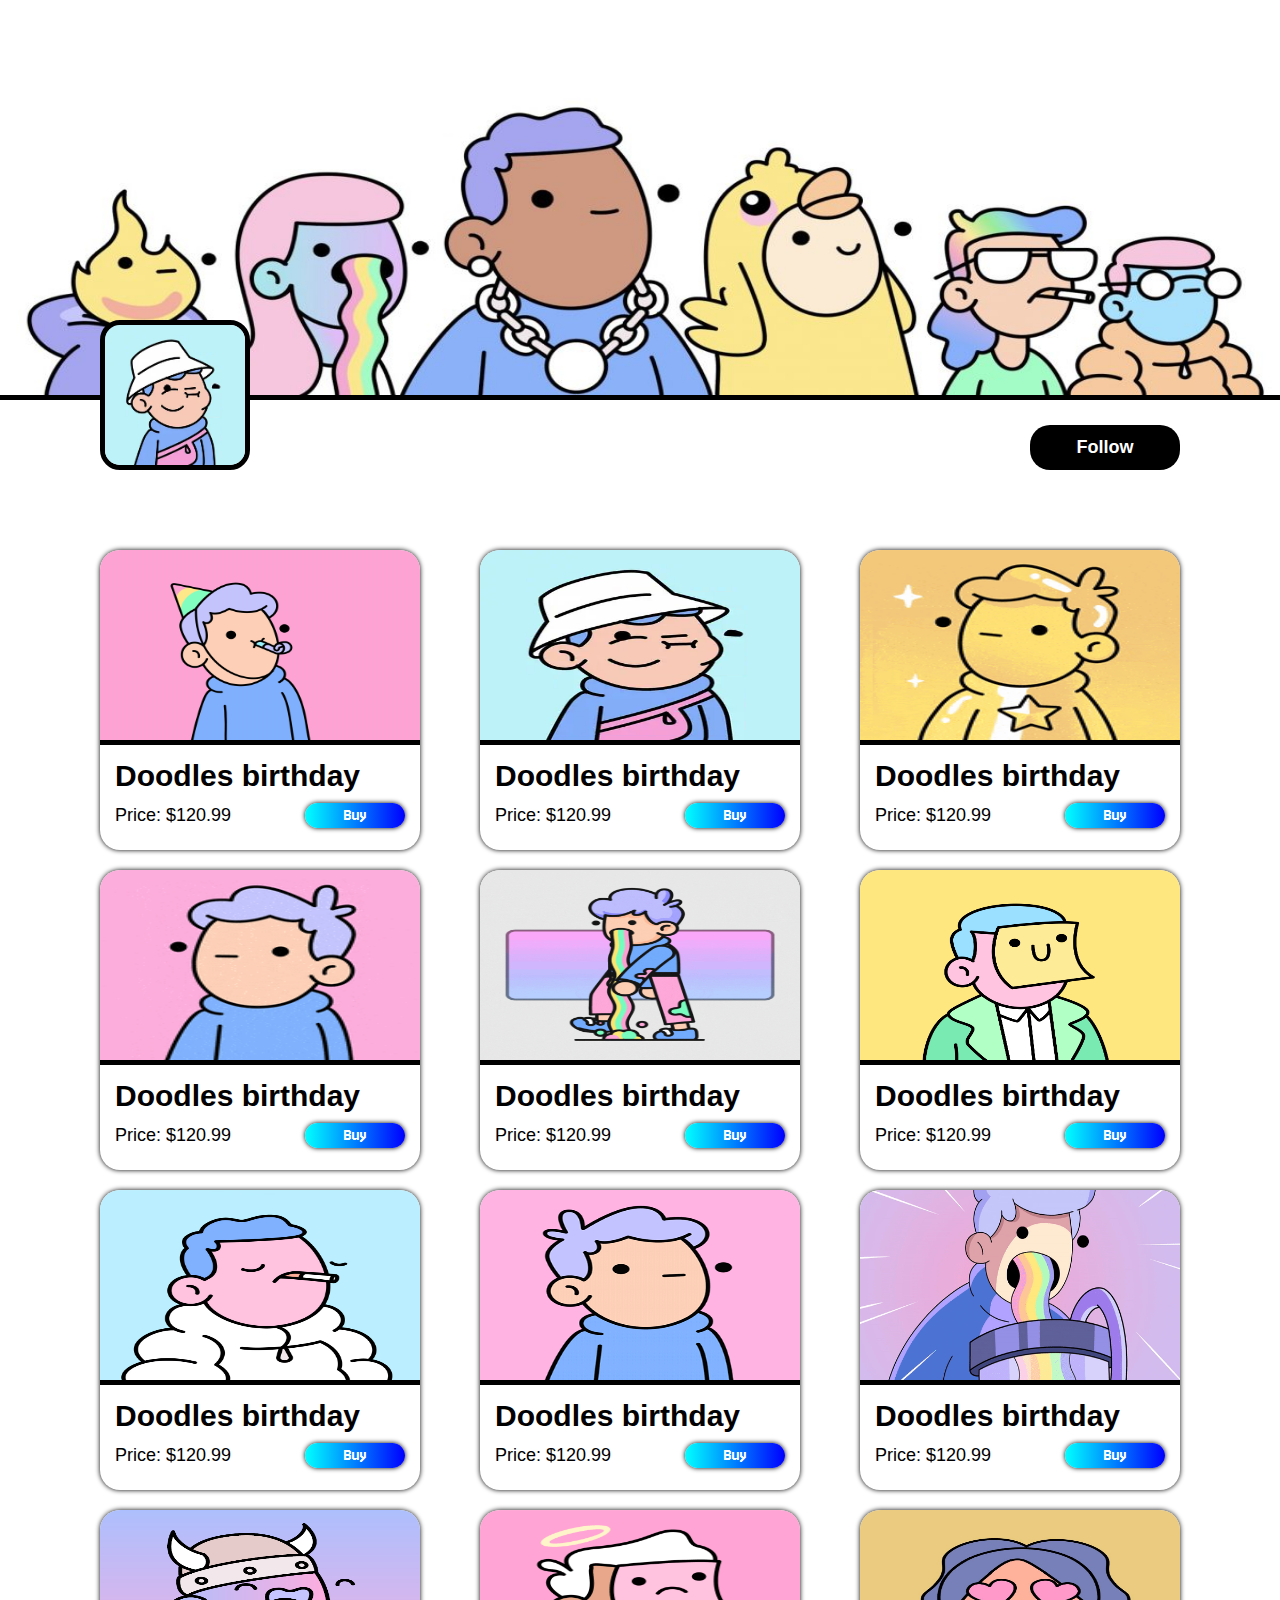
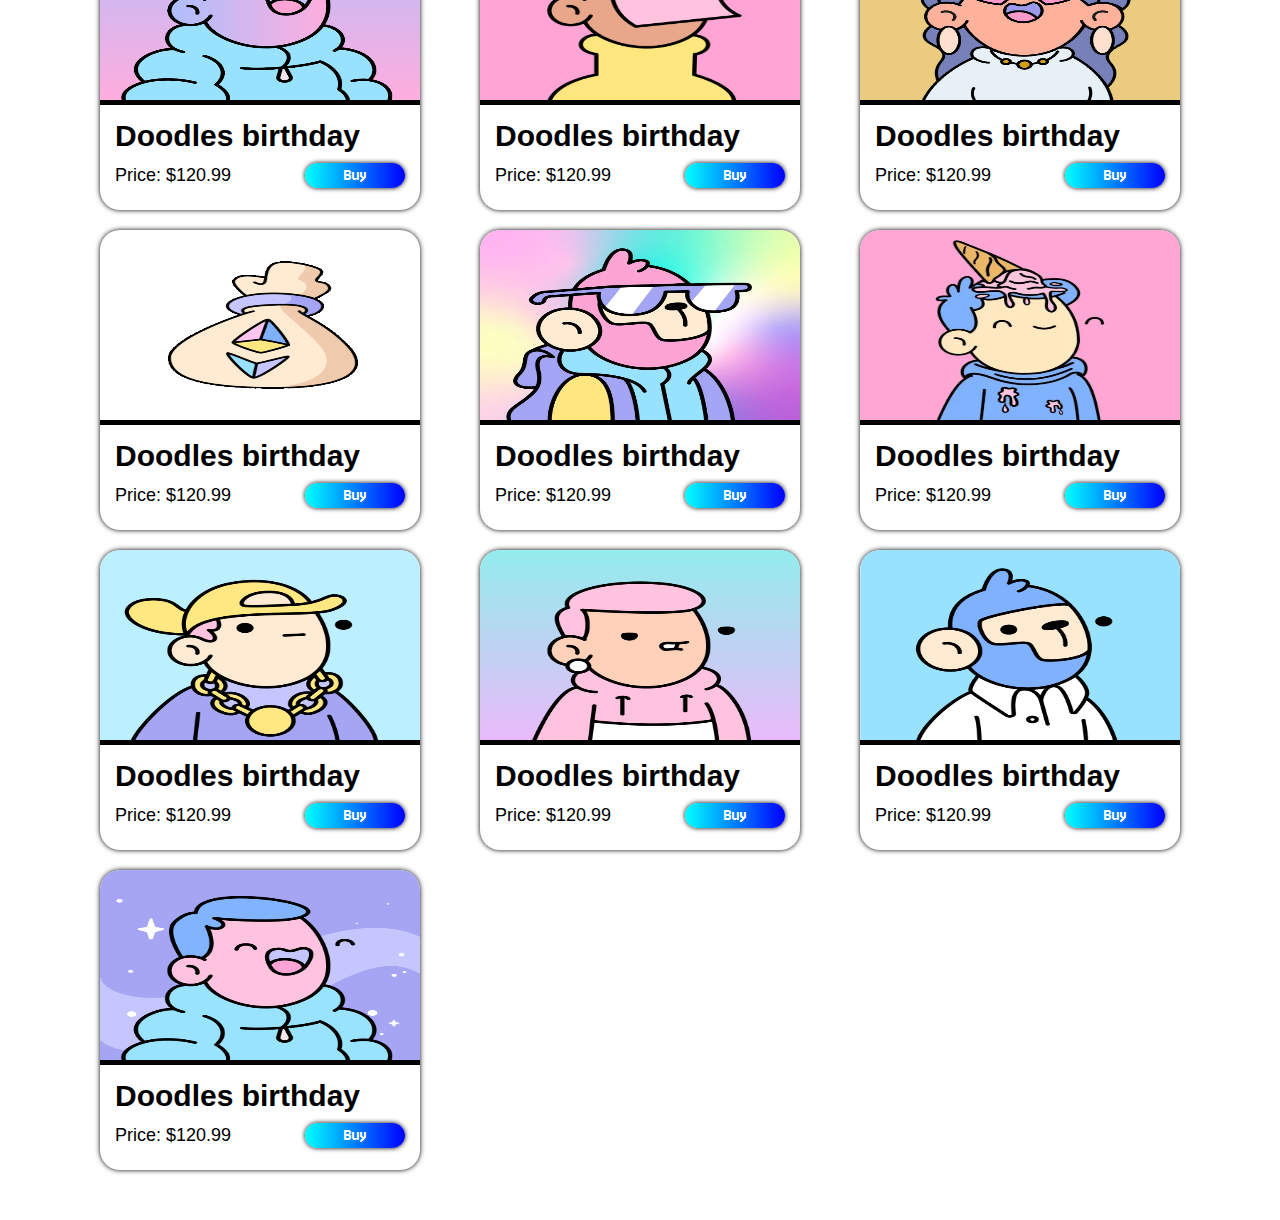
==== pages/market.html @ a1b7688b "first commit" ====
<!DOCTYPE html>
<html lang="en">
<head>
    <meta charset="UTF-8">
    <meta name="viewport" content="width=device-width, initial-scale=1.0">
    <link rel="stylesheet" href="market.css">
    <script src="market.js" defer></script>
    <title>NFT Store</title>
</head>
<body>
    <header class="header">
        <img class="header_image" src="../images/doodles4.jpg" alt="">
    </header>
    
    <section class="section">
        <img class="section_nft" src="../images//nft1/0fb42b241189dee41b1ac0229877512609c0145922a3cb92d87cfbe1f5d5d44e-YzE1Nzg0NmEtMWZlYS00MDdhLTlkZGQtZjRkMzkxNTcxY2Nj.webp" alt="">
        <button class="section_button">Follow</button>
    </section>
    <main class="main">
        <section class="main_cards">
            <div class="main_card">
                <img class="main_card_image" src="../images/nft1/source.gif" alt="">
                <h1 class="main_card_name">Doodles birthday</h1>
                <div class="button_price">
                    <p class="main_card_price">Price: $120.99</p>
                    <button class="main_card_button">Buy</button>
                </div>
            </div>
            <div class="main_card">
                <img class="main_card_image" src="../images/nft1/0fb42b241189dee41b1ac0229877512609c0145922a3cb92d87cfbe1f5d5d44e-YzE1Nzg0NmEtMWZlYS00MDdhLTlkZGQtZjRkMzkxNTcxY2Nj.webp" alt="">
                <h1 class="main_card_name">Doodles birthday</h1>
                <div class="button_price">
                    <p class="main_card_price">Price: $120.99</p>
                    <button class="main_card_button">Buy</button>
                </div>
            </div>
            <div class="main_card">
                <img class="main_card_image" src="../images/nft1/200.gif" alt="">
                <h1 class="main_card_name">Doodles birthday</h1>
                <div class="button_price">
                    <p class="main_card_price">Price: $120.99</p>
                    <button class="main_card_button">Buy</button>
                </div>
            </div>
            <div class="main_card">
                <img class="main_card_image" src="../images/nft1/200w (1).gif" alt="">
                <h1 class="main_card_name">Doodles birthday</h1>
                <div class="button_price">
                    <p class="main_card_price">Price: $120.99</p>
                    <button class="main_card_button">Buy</button>
                </div>
            </div>
            <div class="main_card">
                <img class="main_card_image" src="../images/nft1/4027eb4d78a4a4c07b743e8a00614744.gif" alt="">
                <h1 class="main_card_name">Doodles birthday</h1>
                <div class="button_price">
                    <p class="main_card_price">Price: $120.99</p>
                    <button class="main_card_button">Buy</button>
                </div>
            </div>
            <div class="main_card">
                <img class="main_card_image" src="../images/nft1/70ec1a6d-e28a-4591-b570-06d3bec1c5e0_rwc_134x0x1235x966x1235.gif" alt="">
                <h1 class="main_card_name">Doodles birthday</h1>
                <div class="button_price">
                    <p class="main_card_price">Price: $120.99</p>
                    <button class="main_card_button">Buy</button>
                </div>
            </div>
            <div class="main_card">
                <img class="main_card_image" src="../images/nft1/732cfef1f0bf50d631a812bc583246f4.avif" alt="">
                <h1 class="main_card_name">Doodles birthday</h1>
                <div class="button_price">
                    <p class="main_card_price">Price: $120.99</p>
                    <button class="main_card_button">Buy</button>
                </div>
            </div>
            <div class="main_card">
                <img class="main_card_image" src="../images/nft1/dMqxHmPPA8fd.gif" alt="">
                <h1 class="main_card_name">Doodles birthday</h1>
                <div class="button_price">
                    <p class="main_card_price">Price: $120.99</p>
                    <button class="main_card_button">Buy</button>
                </div>
            </div>
            <div class="main_card">
                <img class="main_card_image" src="../images/nft1/doodles.gif" alt="">
                <h1 class="main_card_name">Doodles birthday</h1>
                <div class="button_price">
                    <p class="main_card_price">Price: $120.99</p>
                    <button class="main_card_button">Buy</button>
                </div>
            </div>
            <div class="main_card">
                <img class="main_card_image" src="../images/nft1/eae09bafa4c8b713387d110d3fdf2b75.png" alt="">
                <h1 class="main_card_name">Doodles birthday</h1>
                <div class="button_price">
                    <p class="main_card_price">Price: $120.99</p>
                    <button class="main_card_button">Buy</button>
                </div>
            </div>
            <div class="main_card">
                <img class="main_card_image" src="../images/nft1/fe4daa69a5ee1a2e38473643b3924dc9f0537f680eeed9678e9e6eb171af5d34-NmY4N2E1YWItMmExZC00OTZkLWFjODgtNjk3YzhjYTVhOTU1.webp" alt="">
                <h1 class="main_card_name">Doodles birthday</h1>
                <div class="button_price">
                    <p class="main_card_price">Price: $120.99</p>
                    <button class="main_card_button">Buy</button>
                </div>
            </div>
            <div class="main_card">
                <img class="main_card_image" src="../images/nft1/FNQU5jzXEAEtuve.jpg" alt="">
                <h1 class="main_card_name">Doodles birthday</h1>
                <div class="button_price">
                    <p class="main_card_price">Price: $120.99</p>
                    <button class="main_card_button">Buy</button>
                </div>
            </div>
            <div class="main_card">
                <img class="main_card_image" src="../images/nft1/giphy.gif" alt="">
                <h1 class="main_card_name">Doodles birthday</h1>
                <div class="button_price">
                    <p class="main_card_price">Price: $120.99</p>
                    <button class="main_card_button">Buy</button>
                </div>
            </div>
            <div class="main_card">
                <img class="main_card_image" src="../images/nft1/iTUhqA1rG1qxWxMUCJqJRn9xRVc6nIG9Rp7uPopc.webp" alt="">
                <h1 class="main_card_name">Doodles birthday</h1>
                <div class="button_price">
                    <p class="main_card_price">Price: $120.99</p>
                    <button class="main_card_button">Buy</button>
                </div>
            </div>
            <div class="main_card">
                <img class="main_card_image" src="../images/nft1/P6Ipqim8lM0ajf3ygY9AsC3t6jbESoKxR6Hz0P8X.webp" alt="">
                <h1 class="main_card_name">Doodles birthday</h1>
                <div class="button_price">
                    <p class="main_card_price">Price: $120.99</p>
                    <button class="main_card_button">Buy</button>
                </div>
            </div>
            <div class="main_card">
                <img class="main_card_image" src="../images/nft1/QmNu7RMnE5x6zMgBL5Xux8faQFCKNAYArtHwPnu4nV6Xti.png" alt="">
                <h1 class="main_card_name">Doodles birthday</h1>
                <div class="button_price">
                    <p class="main_card_price">Price: $120.99</p>
                    <button class="main_card_button">Buy</button>
                </div>
            </div>
            <div class="main_card">
                <img class="main_card_image" src="../images/nft1/QmNxYNrimJBJfQwutGcfvHpxKsTYTaYupZXViivYY8uPnd.png" alt="">
                <h1 class="main_card_name">Doodles birthday</h1>
                <div class="button_price">
                    <p class="main_card_price">Price: $120.99</p>
                    <button class="main_card_button">Buy</button>
                </div>
            </div>
            <div class="main_card">
                <img class="main_card_image" src="../images/nft1/QmSgprAJp3G8HgK9nWJtoh65VFuXcYYCWdT9apXFV9URZu.png" alt="">
                <h1 class="main_card_name">Doodles birthday</h1>
                <div class="button_price">
                    <p class="main_card_price">Price: $120.99</p>
                    <button class="main_card_button">Buy</button>
                </div>
            </div>
            <div class="main_card">
                <img class="main_card_image" src="../images/nft1/QmVQE36eU6mZsHjDVTP1vY1Hw9ix3XEwAhWtDRJ23NktxK.png" alt="">
                <h1 class="main_card_name">Doodles birthday</h1>
                <div class="button_price">
                    <p class="main_card_price">Price: $120.99</p>
                    <button class="main_card_button">Buy</button>
                </div>
            </div>
        </section>
    </main>
</body>
</html>
---- pages/market.css ----
@import url('https://fonts.googleapis.com/css2?family=Jersey+10&display=swap');
@import url('https://fonts.googleapis.com/css2?family=Jersey+10&family=Jersey+25&display=swap');

* {
    margin: 0;
    padding: 0;
    box-sizing: border-box;
    font-family: sans-serif;
}

.header {
    width: 100%;
    height: 400px;
    overflow: hidden;
    border-bottom: solid 5px black;
}

.header_image {
    width: 100%;
    height: 100%;
}

.section {
    position: relative;
    bottom: 80px;
    width: 100%;
    padding: 0 100px;
    display: flex;
    align-items: center;
    justify-content: space-between;
}

.section_nft {
    width: 150px;
    height: 150px;
    border-radius: 20px;
    z-index: 2;
    border: solid 5px black;
}

.section_name {
    align-self: flex-start;
}

.section_button  {
    width: 150px;
    height: 45px;
    background: black;
    color: white;
    font-weight: bold;
    font-size: 18px;
    border: none;
    border-radius: 20px;
    align-self: flex-end;
}

.main {
    width: 100%;
    min-height: 100vh;
    padding: 0 100px 50px 100px;
}

.main_cards {
    width: 100%;
    display: flex;
    flex-wrap: wrap;
    align-items: center;
    justify-content: space-between;
    gap: 20px;
}

.main_card {
    width: 320px;
    height: 300px;
    border-radius: 20px;
    box-shadow: 0 0 5px black;
    overflow: hidden;
}

.main_card_image {
    width: 100%;
    height: 65%;
    border-bottom: solid 5px black;
}

.main_card_name {
    font-size: 30px;
    margin: 10px 15px 10px 15px;
}

.button_price {
    width: 100%;
    padding: 0 15px;
    display: flex;
    align-items: center;
    justify-content: space-between;
}

.main_card_price {
    font-size: 18px;
}

.main_card_button {
    width: 100px;
    height: 25px;
    border-radius: 20px;
    font-size: 18px;
    border: none;
    color: white;
    font-family: "Jersey 10", sans-serif;
    box-shadow: 0 0 5px black;
    background: linear-gradient(to right, aqua, blue);
}
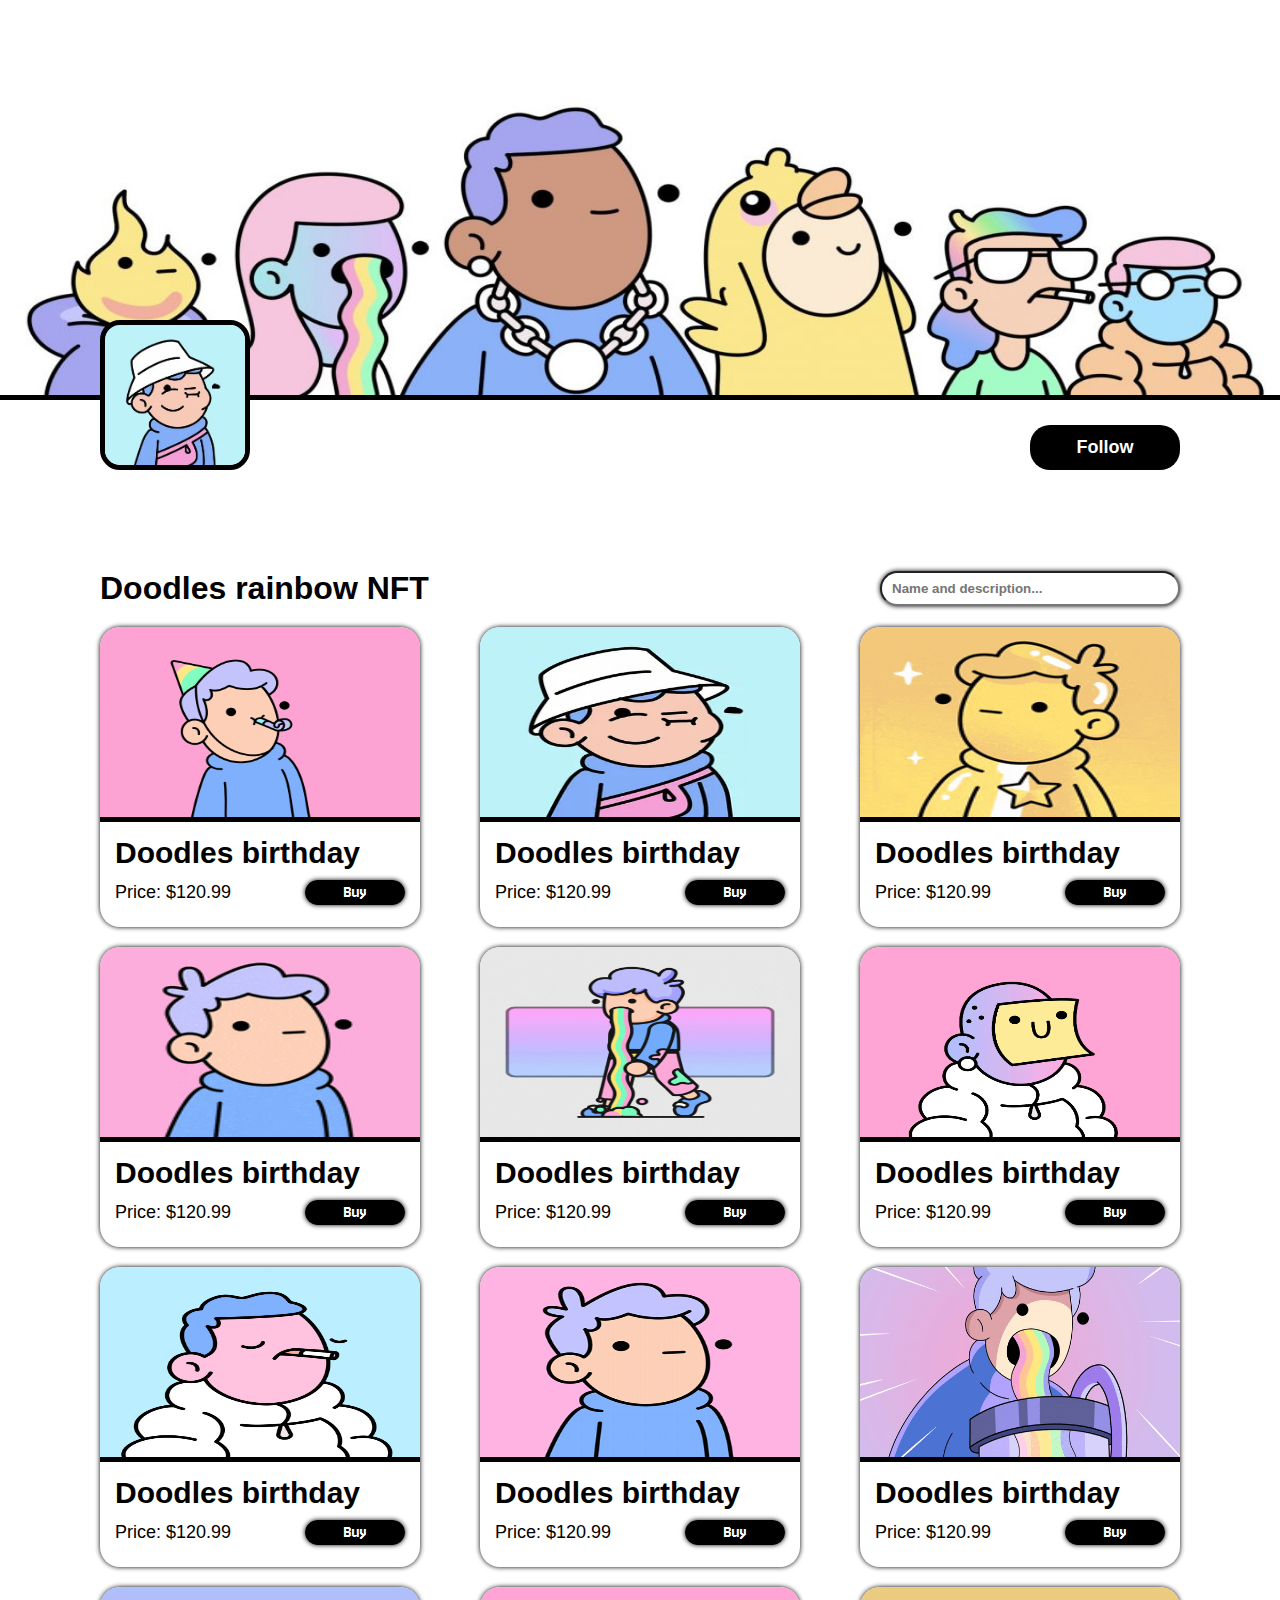
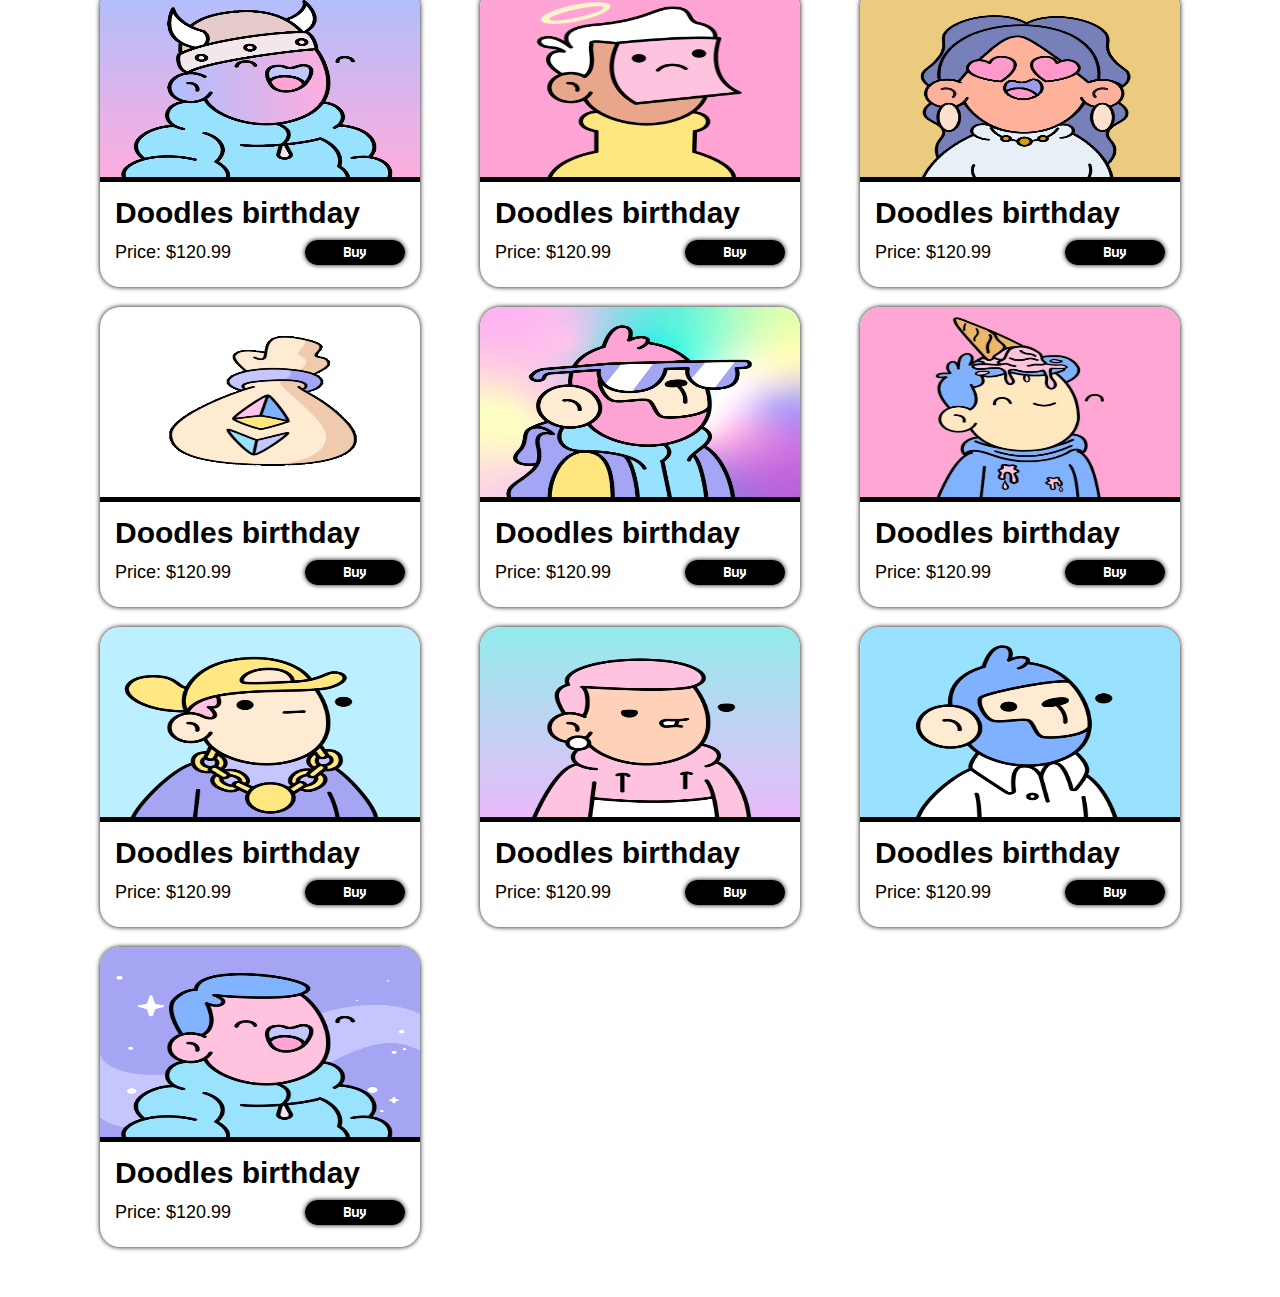
==== commit eb788500: "asd" ====
--- a/pages/market.html
+++ b/pages/market.html
@@ -16,6 +16,15 @@
         <img class="section_nft" src="../images//nft1/0fb42b241189dee41b1ac0229877512609c0145922a3cb92d87cfbe1f5d5d44e-YzE1Nzg0NmEtMWZlYS00MDdhLTlkZGQtZjRkMzkxNTcxY2Nj.webp" alt="">
         <button class="section_button">Follow</button>
     </section>
+
+    <section class="search_titles">
+        <div class="titles_box">
+            <h1 class="titles_box_headtitle">Doodles rainbow NFT</h1>
+            <p></p>
+        </div>
+        <input class="search" type="text" placeholder="Name and description...">
+    </section>
+
     <main class="main">
         <section class="main_cards">
             <div class="main_card">
--- a/pages/market.css
+++ b/pages/market.css
@@ -52,6 +52,23 @@
     border: none;
     border-radius: 20px;
     align-self: flex-end;
+}
+
+.search_titles {
+    width: 100%;
+    padding: 20px 100px;
+    display: flex;
+    align-items: center;
+    justify-content: space-between;
+}
+
+.search {
+    width: 300px;
+    height: 35px;
+    box-shadow: 0 0 5px black;
+    padding: 0 10px;
+    border-radius: 20px;
+    font-weight: bold;
 }
 
 .main {
@@ -109,5 +126,5 @@
     color: white;
     font-family: "Jersey 10", sans-serif;
     box-shadow: 0 0 5px black;
-    background: linear-gradient(to right, aqua, blue);
+    background: linear-gradient(to right, black, black);
 }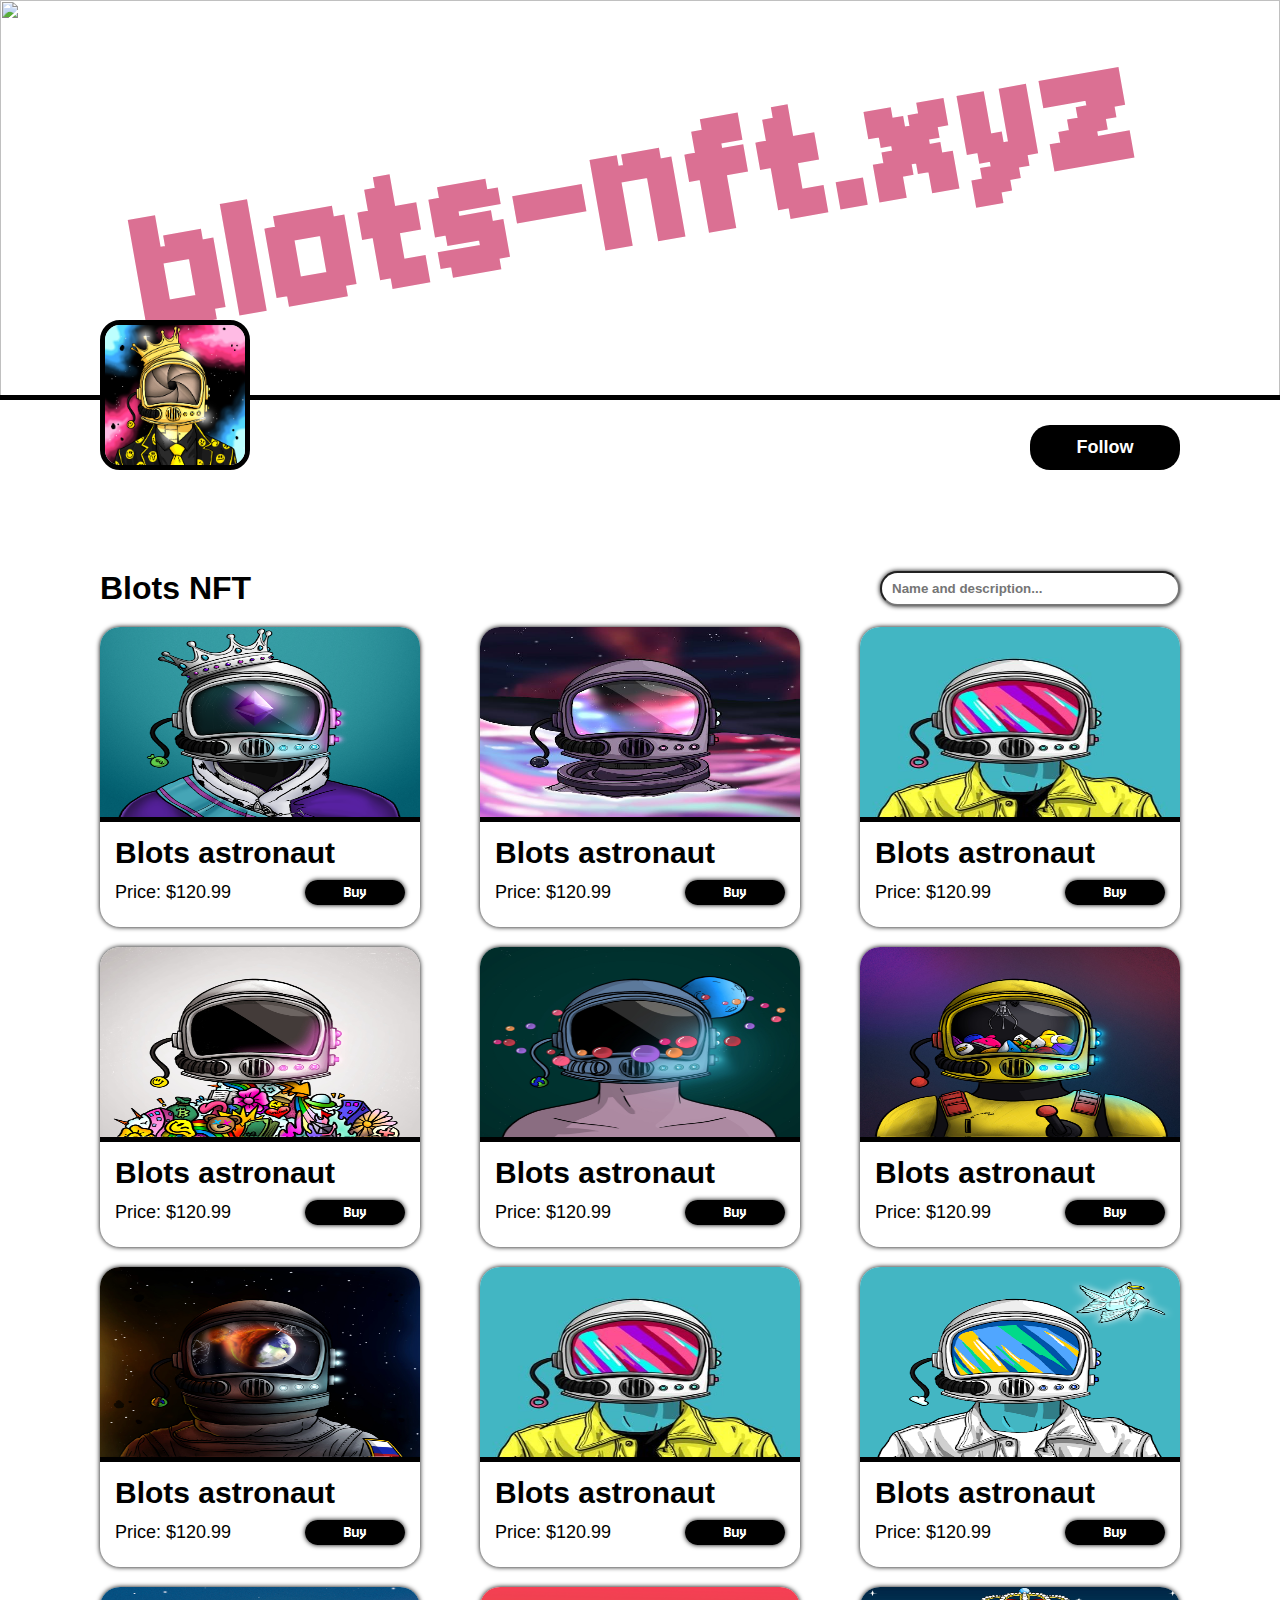
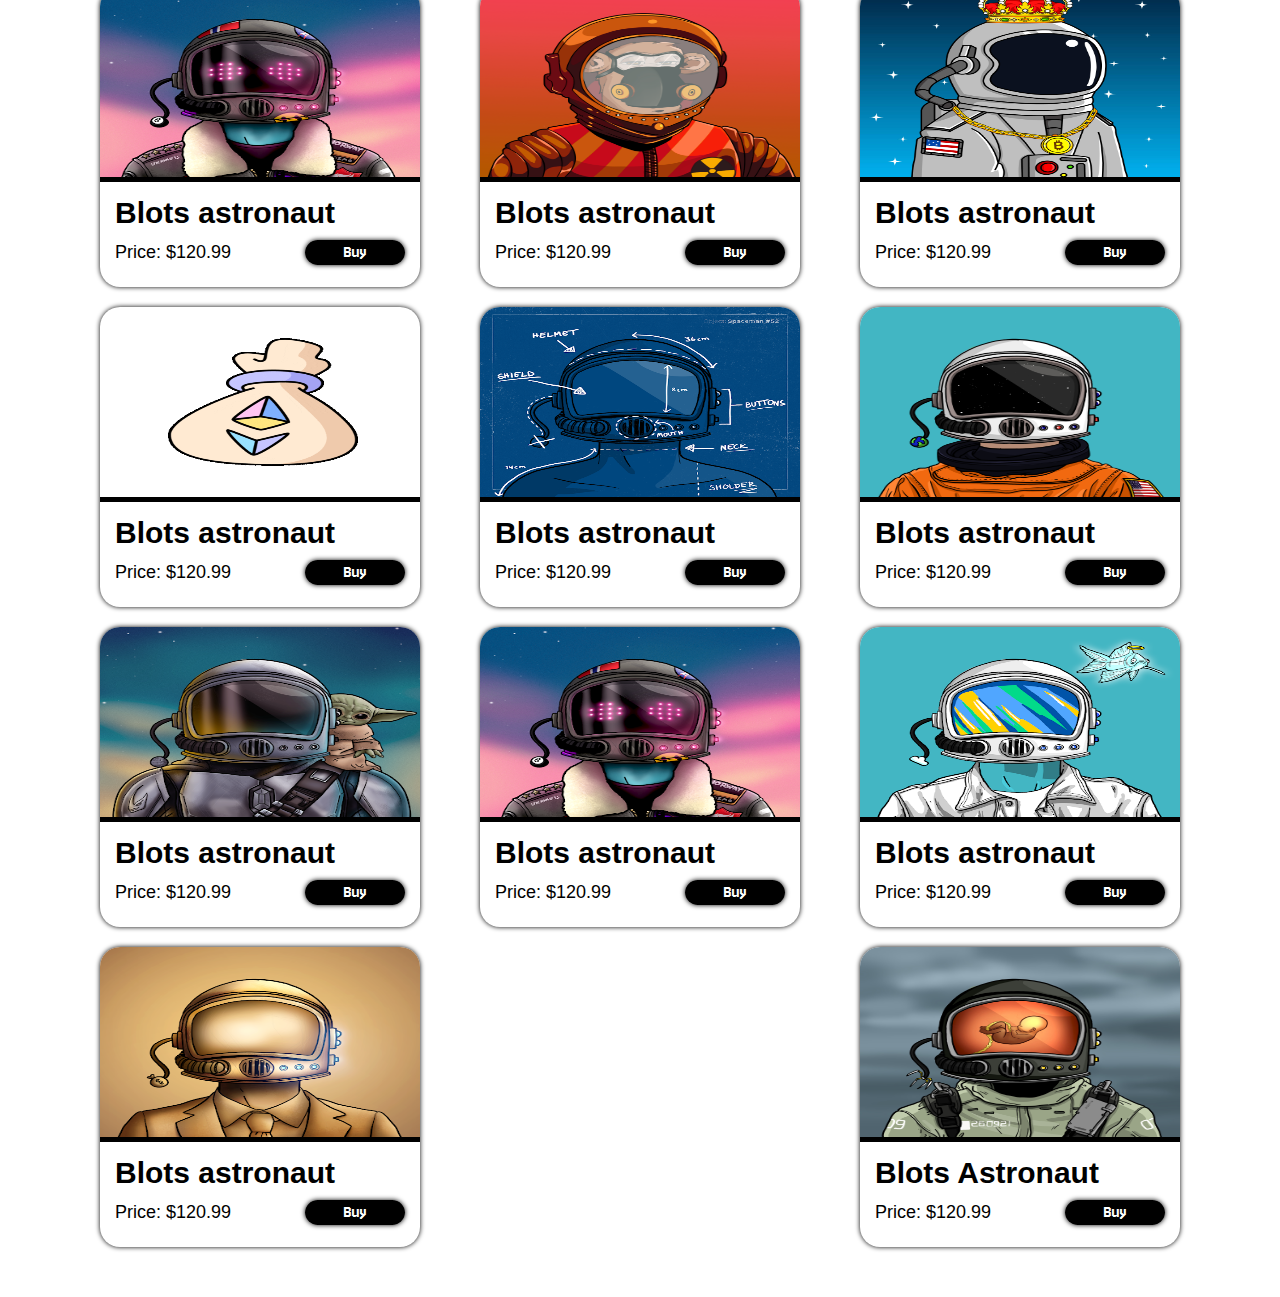
==== commit 5f3aec2a: "asd" ====
--- a/pages/market.html
+++ b/pages/market.html
@@ -9,17 +9,18 @@
 </head>
 <body>
     <header class="header">
-        <img class="header_image" src="../images/doodles4.jpg" alt="">
+        <img class="header_image" src="../images/back3.jpg" alt="">
+        <h1 class="header_title">blots-nft.xyz</h1>
     </header>
     
     <section class="section">
-        <img class="section_nft" src="../images//nft1/0fb42b241189dee41b1ac0229877512609c0145922a3cb92d87cfbe1f5d5d44e-YzE1Nzg0NmEtMWZlYS00MDdhLTlkZGQtZjRkMzkxNTcxY2Nj.webp" alt="">
+        <img class="section_nft" src="../images/nft1/nftback.avif" alt="">
         <button class="section_button">Follow</button>
     </section>
 
     <section class="search_titles">
         <div class="titles_box">
-            <h1 class="titles_box_headtitle">Doodles rainbow NFT</h1>
+            <h1 class="titles_box_headtitle">Blots NFT</h1>
             <p></p>
         </div>
         <input class="search" type="text" placeholder="Name and description...">
@@ -29,31 +30,31 @@
         <section class="main_cards">
             <div class="main_card">
                 <img class="main_card_image" src="../images/nft1/source.gif" alt="">
-                <h1 class="main_card_name">Doodles birthday</h1>
+                <h1 class="main_card_name">Blots astronaut</h1>
                 <div class="button_price">
                     <p class="main_card_price">Price: $120.99</p>
                     <button class="main_card_button">Buy</button>
                 </div>
             </div>
             <div class="main_card">
-                <img class="main_card_image" src="../images/nft1/0fb42b241189dee41b1ac0229877512609c0145922a3cb92d87cfbe1f5d5d44e-YzE1Nzg0NmEtMWZlYS00MDdhLTlkZGQtZjRkMzkxNTcxY2Nj.webp" alt="">
-                <h1 class="main_card_name">Doodles birthday</h1>
+                <img class="main_card_image" src="../images/nft1/6neqaje0ofq71.jpg" alt="">
+                <h1 class="main_card_name">Blots astronaut</h1>
                 <div class="button_price">
                     <p class="main_card_price">Price: $120.99</p>
                     <button class="main_card_button">Buy</button>
                 </div>
             </div>
             <div class="main_card">
-                <img class="main_card_image" src="../images/nft1/200.gif" alt="">
-                <h1 class="main_card_name">Doodles birthday</h1>
+                <img class="main_card_image" src="../images/nft1/dMqxHmPPA8fd.gif" alt="">
+                <h1 class="main_card_name">Blots astronaut</h1>
                 <div class="button_price">
                     <p class="main_card_price">Price: $120.99</p>
                     <button class="main_card_button">Buy</button>
                 </div>
             </div>
             <div class="main_card">
-                <img class="main_card_image" src="../images/nft1/200w (1).gif" alt="">
-                <h1 class="main_card_name">Doodles birthday</h1>
+                <img class="main_card_image" src="../images/nft1/FBbdce2XoAMjoYv.jpg_large" alt="">
+                <h1 class="main_card_name">Blots astronaut</h1>
                 <div class="button_price">
                     <p class="main_card_price">Price: $120.99</p>
                     <button class="main_card_button">Buy</button>
@@ -61,23 +62,23 @@
             </div>
             <div class="main_card">
                 <img class="main_card_image" src="../images/nft1/4027eb4d78a4a4c07b743e8a00614744.gif" alt="">
-                <h1 class="main_card_name">Doodles birthday</h1>
+                <h1 class="main_card_name">Blots astronaut</h1>
                 <div class="button_price">
                     <p class="main_card_price">Price: $120.99</p>
                     <button class="main_card_button">Buy</button>
                 </div>
             </div>
             <div class="main_card">
-                <img class="main_card_image" src="../images/nft1/70ec1a6d-e28a-4591-b570-06d3bec1c5e0_rwc_134x0x1235x966x1235.gif" alt="">
-                <h1 class="main_card_name">Doodles birthday</h1>
+                <img class="main_card_image" src="../images/nft1/FBCs0ORUUAA8v4q.jpg_large" alt="">
+                <h1 class="main_card_name">Blots astronaut</h1>
                 <div class="button_price">
                     <p class="main_card_price">Price: $120.99</p>
                     <button class="main_card_button">Buy</button>
                 </div>
             </div>
             <div class="main_card">
-                <img class="main_card_image" src="../images/nft1/732cfef1f0bf50d631a812bc583246f4.avif" alt="">
-                <h1 class="main_card_name">Doodles birthday</h1>
+                <img class="main_card_image" src="../images/nft1/FBMYwueWEAEYV5-.jpg_large" alt="">
+                <h1 class="main_card_name">Blots astronaut</h1>
                 <div class="button_price">
                     <p class="main_card_price">Price: $120.99</p>
                     <button class="main_card_button">Buy</button>
@@ -85,7 +86,7 @@
             </div>
             <div class="main_card">
                 <img class="main_card_image" src="../images/nft1/dMqxHmPPA8fd.gif" alt="">
-                <h1 class="main_card_name">Doodles birthday</h1>
+                <h1 class="main_card_name">Blots astronaut</h1>
                 <div class="button_price">
                     <p class="main_card_price">Price: $120.99</p>
                     <button class="main_card_button">Buy</button>
@@ -93,7 +94,7 @@
             </div>
             <div class="main_card">
                 <img class="main_card_image" src="../images/nft1/doodles.gif" alt="">
-                <h1 class="main_card_name">Doodles birthday</h1>
+                <h1 class="main_card_name">Blots astronaut</h1>
                 <div class="button_price">
                     <p class="main_card_price">Price: $120.99</p>
                     <button class="main_card_button">Buy</button>
@@ -101,7 +102,7 @@
             </div>
             <div class="main_card">
                 <img class="main_card_image" src="../images/nft1/eae09bafa4c8b713387d110d3fdf2b75.png" alt="">
-                <h1 class="main_card_name">Doodles birthday</h1>
+                <h1 class="main_card_name">Blots astronaut</h1>
                 <div class="button_price">
                     <p class="main_card_price">Price: $120.99</p>
                     <button class="main_card_button">Buy</button>
@@ -109,7 +110,7 @@
             </div>
             <div class="main_card">
                 <img class="main_card_image" src="../images/nft1/fe4daa69a5ee1a2e38473643b3924dc9f0537f680eeed9678e9e6eb171af5d34-NmY4N2E1YWItMmExZC00OTZkLWFjODgtNjk3YzhjYTVhOTU1.webp" alt="">
-                <h1 class="main_card_name">Doodles birthday</h1>
+                <h1 class="main_card_name">Blots astronaut</h1>
                 <div class="button_price">
                     <p class="main_card_price">Price: $120.99</p>
                     <button class="main_card_button">Buy</button>
@@ -117,7 +118,7 @@
             </div>
             <div class="main_card">
                 <img class="main_card_image" src="../images/nft1/FNQU5jzXEAEtuve.jpg" alt="">
-                <h1 class="main_card_name">Doodles birthday</h1>
+                <h1 class="main_card_name">Blots astronaut</h1>
                 <div class="button_price">
                     <p class="main_card_price">Price: $120.99</p>
                     <button class="main_card_button">Buy</button>
@@ -125,7 +126,7 @@
             </div>
             <div class="main_card">
                 <img class="main_card_image" src="../images/nft1/giphy.gif" alt="">
-                <h1 class="main_card_name">Doodles birthday</h1>
+                <h1 class="main_card_name">Blots astronaut</h1>
                 <div class="button_price">
                     <p class="main_card_price">Price: $120.99</p>
                     <button class="main_card_button">Buy</button>
@@ -133,15 +134,15 @@
             </div>
             <div class="main_card">
                 <img class="main_card_image" src="../images/nft1/iTUhqA1rG1qxWxMUCJqJRn9xRVc6nIG9Rp7uPopc.webp" alt="">
-                <h1 class="main_card_name">Doodles birthday</h1>
+                <h1 class="main_card_name">Blots astronaut</h1>
                 <div class="button_price">
                     <p class="main_card_price">Price: $120.99</p>
                     <button class="main_card_button">Buy</button>
                 </div>
             </div>
             <div class="main_card">
-                <img class="main_card_image" src="../images/nft1/P6Ipqim8lM0ajf3ygY9AsC3t6jbESoKxR6Hz0P8X.webp" alt="">
-                <h1 class="main_card_name">Doodles birthday</h1>
+                <img class="main_card_image" src="../images/nft1/america.avif" alt="">
+                <h1 class="main_card_name">Blots astronaut</h1>
                 <div class="button_price">
                     <p class="main_card_price">Price: $120.99</p>
                     <button class="main_card_button">Buy</button>
@@ -149,7 +150,7 @@
             </div>
             <div class="main_card">
                 <img class="main_card_image" src="../images/nft1/QmNu7RMnE5x6zMgBL5Xux8faQFCKNAYArtHwPnu4nV6Xti.png" alt="">
-                <h1 class="main_card_name">Doodles birthday</h1>
+                <h1 class="main_card_name">Blots astronaut</h1>
                 <div class="button_price">
                     <p class="main_card_price">Price: $120.99</p>
                     <button class="main_card_button">Buy</button>
@@ -157,7 +158,7 @@
             </div>
             <div class="main_card">
                 <img class="main_card_image" src="../images/nft1/QmNxYNrimJBJfQwutGcfvHpxKsTYTaYupZXViivYY8uPnd.png" alt="">
-                <h1 class="main_card_name">Doodles birthday</h1>
+                <h1 class="main_card_name">Blots astronaut</h1>
                 <div class="button_price">
                     <p class="main_card_price">Price: $120.99</p>
                     <button class="main_card_button">Buy</button>
@@ -165,7 +166,7 @@
             </div>
             <div class="main_card">
                 <img class="main_card_image" src="../images/nft1/QmSgprAJp3G8HgK9nWJtoh65VFuXcYYCWdT9apXFV9URZu.png" alt="">
-                <h1 class="main_card_name">Doodles birthday</h1>
+                <h1 class="main_card_name">Blots astronaut</h1>
                 <div class="button_price">
                     <p class="main_card_price">Price: $120.99</p>
                     <button class="main_card_button">Buy</button>
@@ -173,7 +174,15 @@
             </div>
             <div class="main_card">
                 <img class="main_card_image" src="../images/nft1/QmVQE36eU6mZsHjDVTP1vY1Hw9ix3XEwAhWtDRJ23NktxK.png" alt="">
-                <h1 class="main_card_name">Doodles birthday</h1>
+                <h1 class="main_card_name">Blots astronaut</h1>
+                <div class="button_price">
+                    <p class="main_card_price">Price: $120.99</p>
+                    <button class="main_card_button">Buy</button>
+                </div>
+            </div>
+            <div class="main_card">
+                <img class="main_card_image" src="../images/nft1/1.avif" alt="">
+                <h1 class="main_card_name">Blots Astronaut</h1>
                 <div class="button_price">
                     <p class="main_card_price">Price: $120.99</p>
                     <button class="main_card_button">Buy</button>
--- a/pages/market.css
+++ b/pages/market.css
@@ -9,6 +9,7 @@
 }
 
 .header {
+    position: relative;
     width: 100%;
     height: 400px;
     overflow: hidden;
@@ -16,8 +17,26 @@
 }
 
 .header_image {
+    position: absolute;
     width: 100%;
-    height: 100%;
+    height: 450%;
+}
+
+.header_title {
+    margin: 80px 0 0 0;
+    width: 100%;
+    font-family: "Jersey 10", sans-serif;  
+    font-size: 200px;
+    color: palevioletred;
+    letter-spacing: 8px;
+    text-shadow: 0 0 5px white;
+    text-align: center;
+    display: flex;
+    align-items: center;
+    justify-content: center;
+    transform: rotate(-10deg);
+    background-image: url();
+    background-size: 100% 100%;
 }
 
 .section {
